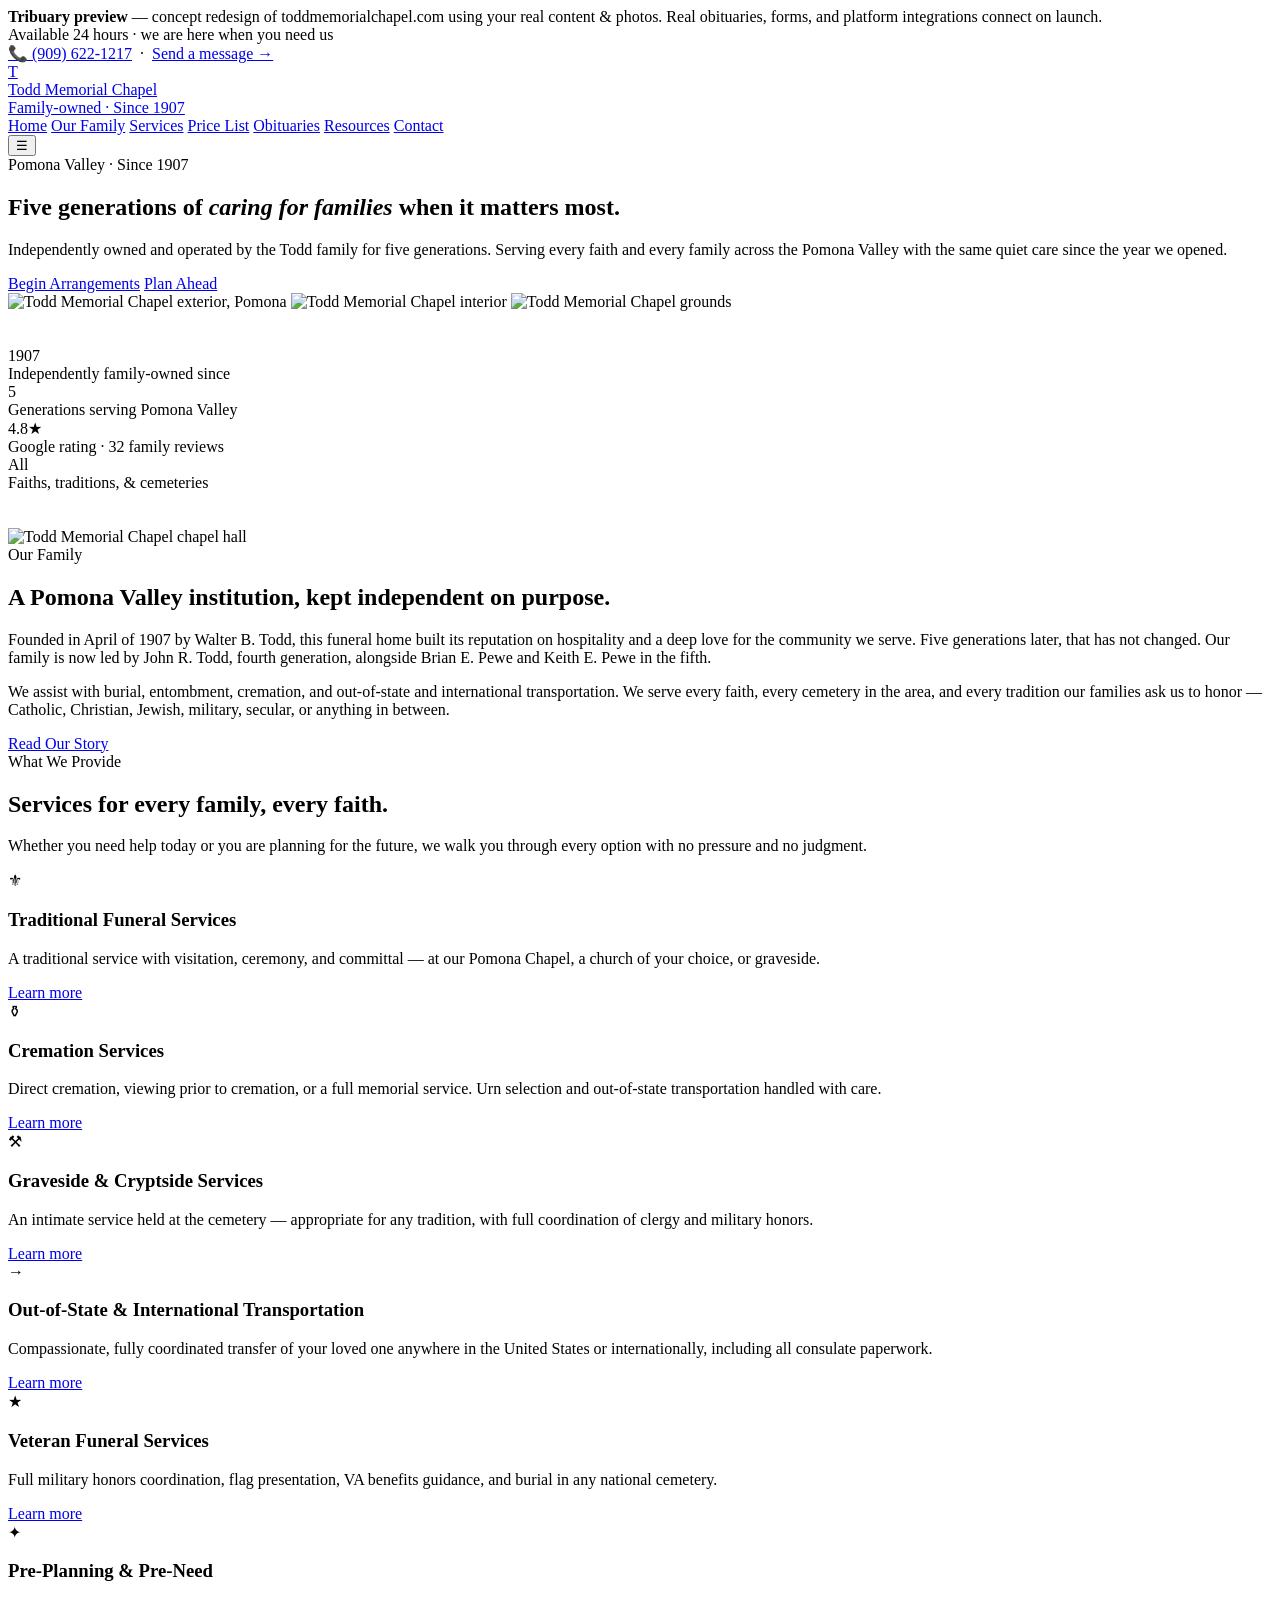
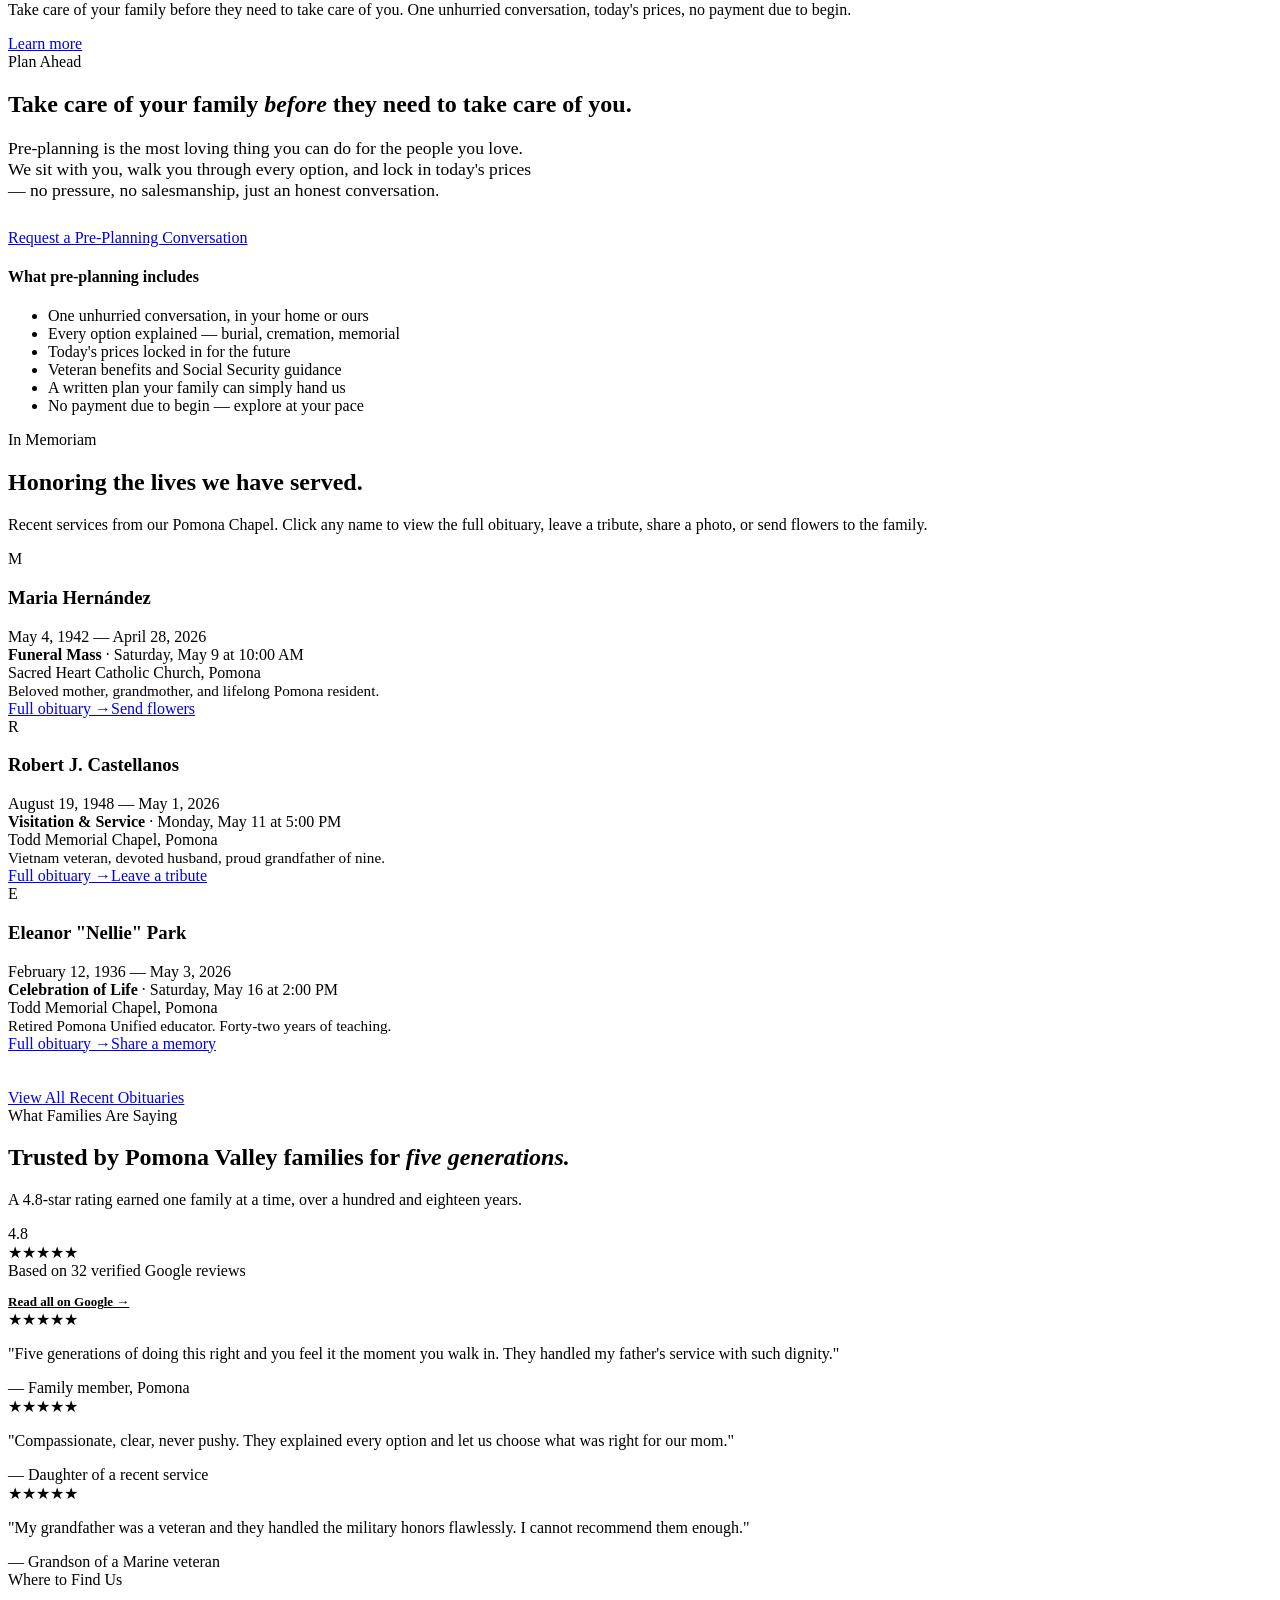
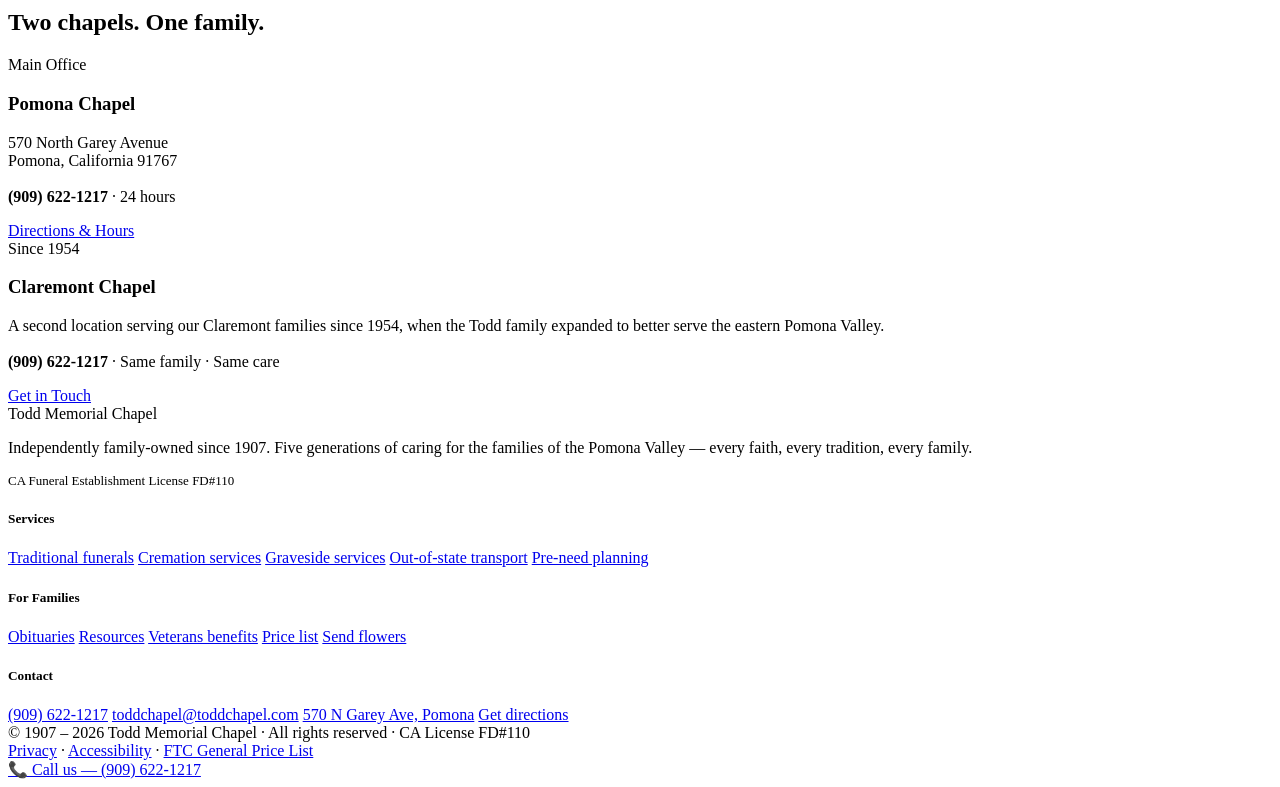
==== index.html @ 6c6cf7b2 "Add files via upload" ====
<!DOCTYPE html>
<html lang="en">
<head>
<meta charset="UTF-8" />
<meta name="viewport" content="width=device-width, initial-scale=1.0" />
<title>Todd Memorial Chapel — Family-Owned Funeral Home Serving the Pomona Valley Since 1907</title>
<meta name="description" content="Independently family-owned since 1907. Five generations of caring for Pomona Valley families. Burial, cremation, memorial services, and pre-need planning for every faith." />
<link rel="preconnect" href="https://fonts.googleapis.com">
<link rel="preconnect" href="https://fonts.gstatic.com" crossorigin>
<link href="https://fonts.googleapis.com/css2?family=Cormorant+Garamond:ital,wght@0,400;0,500;0,600;1,400;1,500&family=Inter:wght@300;400;500;600&display=swap" rel="stylesheet">
<link rel="stylesheet" href="assets/styles.css">
</head>
<body class="with-notice">

<div class="mockup-notice"><strong>Tribuary preview</strong> — concept redesign of toddmemorialchapel.com using your real content &amp; photos. Real obituaries, forms, and platform integrations connect on launch.</div>

<!-- UTILITY BAR -->
<div class="utility">
  <div class="container">
    <div class="left"><span><span class="pulse"></span> Available 24 hours · we are here when you need us</span></div>
    <div><a href="tel:+19096221217">📞 (909) 622-1217</a> &nbsp;·&nbsp; <a href="contact.html">Send a message →</a></div>
  </div>
</div>

<!-- NAV -->
<header class="nav">
  <div class="container">
    <a href="index.html" class="brand">
      <div class="brand-mark">T</div>
      <div class="brand-text">
        <div class="name">Todd Memorial Chapel</div>
        <div class="est">Family-owned · Since 1907</div>
      </div>
    </a>
    <nav class="nav-links" id="navLinks">
      <a href="index.html" class="active">Home</a>
      <a href="about.html">Our Family</a>
      <a href="services.html">Services</a>
      <a href="pricelist.html">Price List</a>
      <a href="obituaries.html">Obituaries</a>
      <a href="resources.html">Resources</a>
      <a href="contact.html" class="nav-cta">Contact</a>
    </nav>
    <button class="nav-toggle" onclick="document.getElementById('navLinks').classList.toggle('open')" aria-label="Open menu">☰</button>
  </div>
</header>

<!-- HERO -->
<section class="hero">
  <div class="container hero-grid">
    <div>
      <span class="hero-eyebrow">Pomona Valley · Since 1907</span>
      <h1>Five generations of <em>caring for families</em> when it matters most.</h1>
      <p class="lead">Independently owned and operated by the Todd family for five generations. Serving every faith and every family across the Pomona Valley with the same quiet care since the year we opened.</p>
      <div class="hero-ctas">
        <a class="btn btn-primary" href="contact.html">Begin Arrangements</a>
        <a class="btn btn-secondary" href="services.html#preneed">Plan Ahead</a>
      </div>
    </div>
    <div class="hero-collage">
      <img src="http://www.toddmemorialchapel.com/images/chapelpic1.jpg" alt="Todd Memorial Chapel exterior, Pomona">
      <img src="http://www.toddmemorialchapel.com/images/chapelpic2.jpg" alt="Todd Memorial Chapel interior">
      <img src="http://www.toddmemorialchapel.com/images/chapelpic3.jpg" alt="Todd Memorial Chapel grounds">
    </div>
  </div>
</section>

<!-- TRUST STRIP -->
<section class="trust" style="padding:36px 0">
  <div class="container">
    <div><div class="num">1907</div><div class="lab">Independently family-owned since</div></div>
    <div><div class="num">5</div><div class="lab">Generations serving Pomona Valley</div></div>
    <div><div class="num">4.8★</div><div class="lab">Google rating · 32 family reviews</div></div>
    <div><div class="num">All</div><div class="lab">Faiths, traditions, &amp; cemeteries</div></div>
  </div>
</section>

<!-- ABOUT TEASER -->
<section>
  <div class="container two-col">
    <img src="http://www.toddmemorialchapel.com/images/chapelpic4.jpg" alt="Todd Memorial Chapel chapel hall" />
    <div>
      <span class="section-eyebrow">Our Family</span>
      <h2 class="section-title">A Pomona Valley institution, kept independent on purpose.</h2>
      <p class="lead">Founded in April of 1907 by Walter B. Todd, this funeral home built its reputation on hospitality and a deep love for the community we serve. Five generations later, that has not changed. Our family is now led by John R. Todd, fourth generation, alongside Brian E. Pewe and Keith E. Pewe in the fifth.</p>
      <p style="color:var(--ink-muted)">We assist with burial, entombment, cremation, and out-of-state and international transportation. We serve every faith, every cemetery in the area, and every tradition our families ask us to honor — Catholic, Christian, Jewish, military, secular, or anything in between.</p>
      <a href="about.html" class="btn btn-secondary" style="margin-top:24px">Read Our Story</a>
    </div>
  </div>
</section>

<!-- SERVICES PREVIEW -->
<section class="cream-bg">
  <div class="container center">
    <span class="section-eyebrow">What We Provide</span>
    <h2 class="section-title">Services for every family, every faith.</h2>
    <p class="lead">Whether you need help today or you are planning for the future, we walk you through every option with no pressure and no judgment.</p>
  </div>
  <div class="container">
    <div class="feature-grid">
      <div class="feature-card">
        <div class="feature-icon">⚜</div>
        <h3>Traditional Funeral Services</h3>
        <p>A traditional service with visitation, ceremony, and committal — at our Pomona Chapel, a church of your choice, or graveside.</p>
        <a href="services.html#traditional">Learn more</a>
      </div>
      <div class="feature-card">
        <div class="feature-icon">⚱</div>
        <h3>Cremation Services</h3>
        <p>Direct cremation, viewing prior to cremation, or a full memorial service. Urn selection and out-of-state transportation handled with care.</p>
        <a href="services.html#cremation">Learn more</a>
      </div>
      <div class="feature-card">
        <div class="feature-icon">⚒</div>
        <h3>Graveside &amp; Cryptside Services</h3>
        <p>An intimate service held at the cemetery — appropriate for any tradition, with full coordination of clergy and military honors.</p>
        <a href="services.html#graveside">Learn more</a>
      </div>
      <div class="feature-card">
        <div class="feature-icon">→</div>
        <h3>Out-of-State &amp; International Transportation</h3>
        <p>Compassionate, fully coordinated transfer of your loved one anywhere in the United States or internationally, including all consulate paperwork.</p>
        <a href="services.html#shipment">Learn more</a>
      </div>
      <div class="feature-card">
        <div class="feature-icon">★</div>
        <h3>Veteran Funeral Services</h3>
        <p>Full military honors coordination, flag presentation, VA benefits guidance, and burial in any national cemetery.</p>
        <a href="resources.html#veterans">Learn more</a>
      </div>
      <div class="feature-card">
        <div class="feature-icon">✦</div>
        <h3>Pre-Planning &amp; Pre-Need</h3>
        <p>Take care of your family before they need to take care of you. One unhurried conversation, today's prices, no payment due to begin.</p>
        <a href="services.html#preneed">Learn more</a>
      </div>
    </div>
  </div>
</section>

<!-- PRE-NEED CTA -->
<section class="preneed">
  <div class="container preneed-grid">
    <div>
      <span class="section-eyebrow" style="color:var(--gold-soft)">Plan Ahead</span>
      <h2>Take care of your family <em>before</em> they need to take care of you.</h2>
      <p style="font-size:1.1rem; max-width:540px; margin-bottom:28px">Pre-planning is the most loving thing you can do for the people you love. We sit with you, walk you through every option, and lock in today's prices — no pressure, no salesmanship, just an honest conversation.</p>
      <a href="contact.html" class="btn-gold">Request a Pre-Planning Conversation</a>
    </div>
    <div class="preneed-card">
      <h4>What pre-planning includes</h4>
      <ul>
        <li>One unhurried conversation, in your home or ours</li>
        <li>Every option explained — burial, cremation, memorial</li>
        <li>Today's prices locked in for the future</li>
        <li>Veteran benefits and Social Security guidance</li>
        <li>A written plan your family can simply hand us</li>
        <li>No payment due to begin — explore at your pace</li>
      </ul>
    </div>
  </div>
</section>

<!-- RECENT OBITUARIES TEASER -->
<section>
  <div class="container">
    <div class="center" style="margin-bottom:12px">
      <span class="section-eyebrow">In Memoriam</span>
      <h2 class="section-title">Honoring the lives we have served.</h2>
      <p class="lead">Recent services from our Pomona Chapel. Click any name to view the full obituary, leave a tribute, share a photo, or send flowers to the family.</p>
    </div>
    <div class="obit-grid">
      <article class="obit">
        <div class="photo">M</div>
        <div><h3>Maria Hernández</h3><div class="dates">May 4, 1942 — April 28, 2026</div></div>
        <div class="service"><strong>Funeral Mass</strong> · Saturday, May 9 at 10:00 AM<br>Sacred Heart Catholic Church, Pomona</div>
        <p style="margin:0;color:var(--ink-muted);font-size:.95rem">Beloved mother, grandmother, and lifelong Pomona resident.</p>
        <div class="actions"><a href="obituaries.html">Full obituary →</a><a href="obituaries.html">Send flowers</a></div>
      </article>
      <article class="obit">
        <div class="photo">R</div>
        <div><h3>Robert J. Castellanos</h3><div class="dates">August 19, 1948 — May 1, 2026</div></div>
        <div class="service"><strong>Visitation &amp; Service</strong> · Monday, May 11 at 5:00 PM<br>Todd Memorial Chapel, Pomona</div>
        <p style="margin:0;color:var(--ink-muted);font-size:.95rem">Vietnam veteran, devoted husband, proud grandfather of nine.</p>
        <div class="actions"><a href="obituaries.html">Full obituary →</a><a href="obituaries.html">Leave a tribute</a></div>
      </article>
      <article class="obit">
        <div class="photo">E</div>
        <div><h3>Eleanor "Nellie" Park</h3><div class="dates">February 12, 1936 — May 3, 2026</div></div>
        <div class="service"><strong>Celebration of Life</strong> · Saturday, May 16 at 2:00 PM<br>Todd Memorial Chapel, Pomona</div>
        <p style="margin:0;color:var(--ink-muted);font-size:.95rem">Retired Pomona Unified educator. Forty-two years of teaching.</p>
        <div class="actions"><a href="obituaries.html">Full obituary →</a><a href="obituaries.html">Share a memory</a></div>
      </article>
    </div>
    <div class="center" style="margin-top:36px"><a href="obituaries.html" class="btn btn-secondary">View All Recent Obituaries</a></div>
  </div>
</section>

<!-- REVIEWS -->
<section class="cream-bg">
  <div class="container">
    <div class="reviews-head">
      <div>
        <span class="section-eyebrow">What Families Are Saying</span>
        <h2 class="section-title">Trusted by Pomona Valley families for <em style="font-style:italic;color:var(--gold)">five generations.</em></h2>
        <p class="lead">A 4.8-star rating earned one family at a time, over a hundred and eighteen years.</p>
      </div>
      <div class="gbp-summary">
        <div class="big">4.8</div>
        <div class="stars-row">★★★★★</div>
        <div class="meta">Based on 32 verified Google reviews</div>
        <a href="https://maps.google.com/?cid=5015487788665578280" target="_blank" style="display:inline-block;margin-top:14px;font-size:13px;color:var(--gold);font-weight:600">Read all on Google →</a>
      </div>
    </div>
    <div class="reviews-grid">
      <div class="review">
        <div class="stars">★★★★★</div>
        <p>"Five generations of doing this right and you feel it the moment you walk in. They handled my father's service with such dignity."</p>
        <div class="who">— Family member, Pomona</div>
      </div>
      <div class="review">
        <div class="stars">★★★★★</div>
        <p>"Compassionate, clear, never pushy. They explained every option and let us choose what was right for our mom."</p>
        <div class="who">— Daughter of a recent service</div>
      </div>
      <div class="review">
        <div class="stars">★★★★★</div>
        <p>"My grandfather was a veteran and they handled the military honors flawlessly. I cannot recommend them enough."</p>
        <div class="who">— Grandson of a Marine veteran</div>
      </div>
    </div>
  </div>
</section>

<!-- LOCATIONS TEASER -->
<section>
  <div class="container center" style="margin-bottom:12px">
    <span class="section-eyebrow">Where to Find Us</span>
    <h2 class="section-title">Two chapels. One family.</h2>
  </div>
  <div class="container">
    <div class="locations-grid">
      <div class="location-card">
        <span class="badge">Main Office</span>
        <h3>Pomona Chapel</h3>
        <p class="addr">570 North Garey Avenue<br>Pomona, California 91767<br><br><strong style="color:var(--navy-deep)">(909) 622-1217</strong> · 24 hours</p>
        <a href="contact.html" class="btn btn-secondary">Directions &amp; Hours</a>
      </div>
      <div class="location-card">
        <span class="badge">Since 1954</span>
        <h3>Claremont Chapel</h3>
        <p class="addr">A second location serving our Claremont families since 1954, when the Todd family expanded to better serve the eastern Pomona Valley.<br><br><strong style="color:var(--navy-deep)">(909) 622-1217</strong> · Same family · Same care</p>
        <a href="contact.html" class="btn btn-secondary">Get in Touch</a>
      </div>
    </div>
  </div>
</section>

<!-- FOOTER -->
<footer>
  <div class="container">
    <div class="foot-grid">
      <div class="foot-brand">
        <div class="name">Todd Memorial Chapel</div>
        <p>Independently family-owned since 1907. Five generations of caring for the families of the Pomona Valley — every faith, every tradition, every family.</p>
        <p style="margin-top:16px;font-size:13px;color:var(--gold-soft)">CA Funeral Establishment License FD#110</p>
      </div>
      <div>
        <h5>Services</h5>
        <a href="services.html#traditional">Traditional funerals</a>
        <a href="services.html#cremation">Cremation services</a>
        <a href="services.html#graveside">Graveside services</a>
        <a href="services.html#shipment">Out-of-state transport</a>
        <a href="services.html#preneed">Pre-need planning</a>
      </div>
      <div>
        <h5>For Families</h5>
        <a href="obituaries.html">Obituaries</a>
        <a href="resources.html">Resources</a>
        <a href="resources.html#veterans">Veterans benefits</a>
        <a href="pricelist.html">Price list</a>
        <a href="contact.html">Send flowers</a>
      </div>
      <div>
        <h5>Contact</h5>
        <a href="tel:+19096221217">(909) 622-1217</a>
        <a href="mailto:toddchapel@toddchapel.com">toddchapel@toddchapel.com</a>
        <a href="https://maps.app.goo.gl/RZjBK8PSymuwAsVD6" target="_blank">570 N Garey Ave, Pomona</a>
        <a href="contact.html">Get directions</a>
      </div>
    </div>
    <div class="foot-bottom">
      <div>© 1907 – 2026 Todd Memorial Chapel · All rights reserved · CA License FD#110</div>
      <div><a href="#" style="display:inline">Privacy</a> · <a href="#" style="display:inline">Accessibility</a> · <a href="pricelist.html" style="display:inline">FTC General Price List</a></div>
    </div>
  </div>
</footer>

<a href="tel:+19096221217" class="floating-call">📞 Call us — (909) 622-1217</a>

<script>
  document.querySelectorAll('#navLinks a').forEach(a => a.addEventListener('click', () => document.getElementById('navLinks').classList.remove('open')));
</script>

</body>
</html>
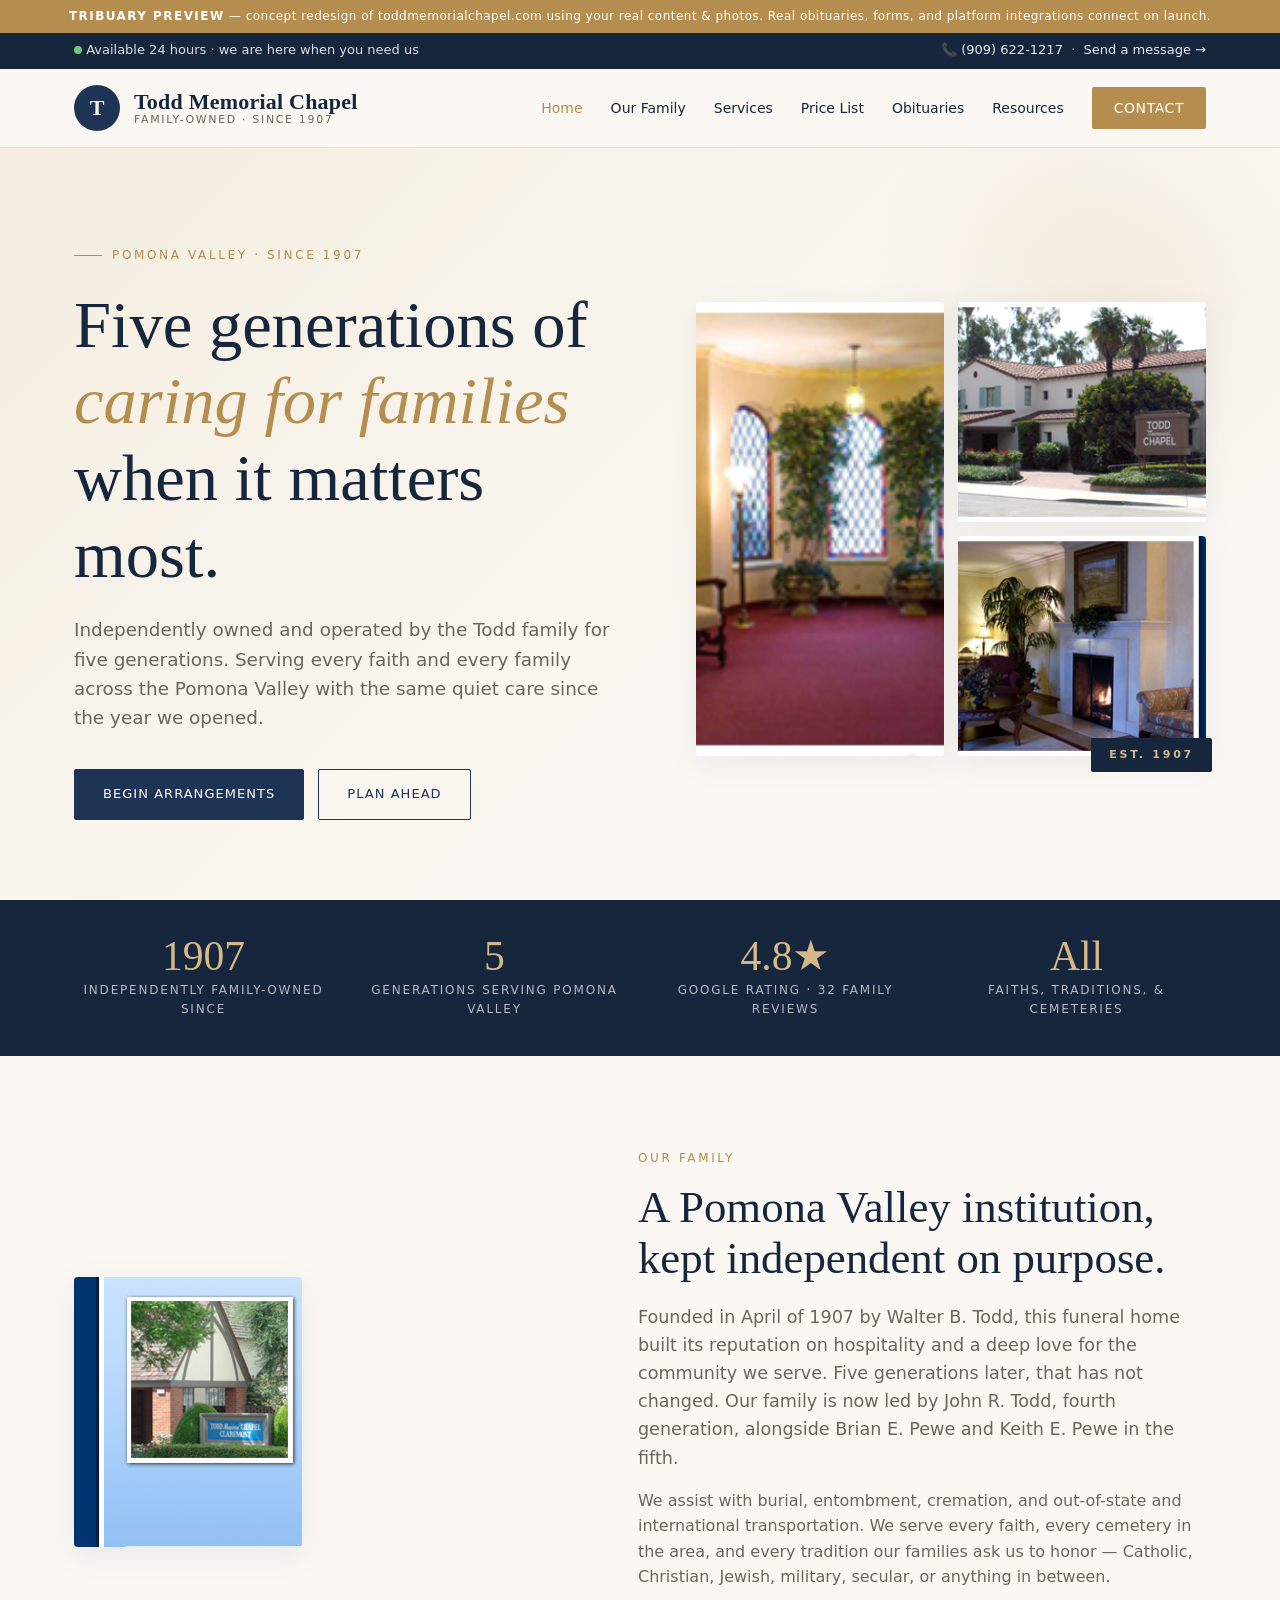
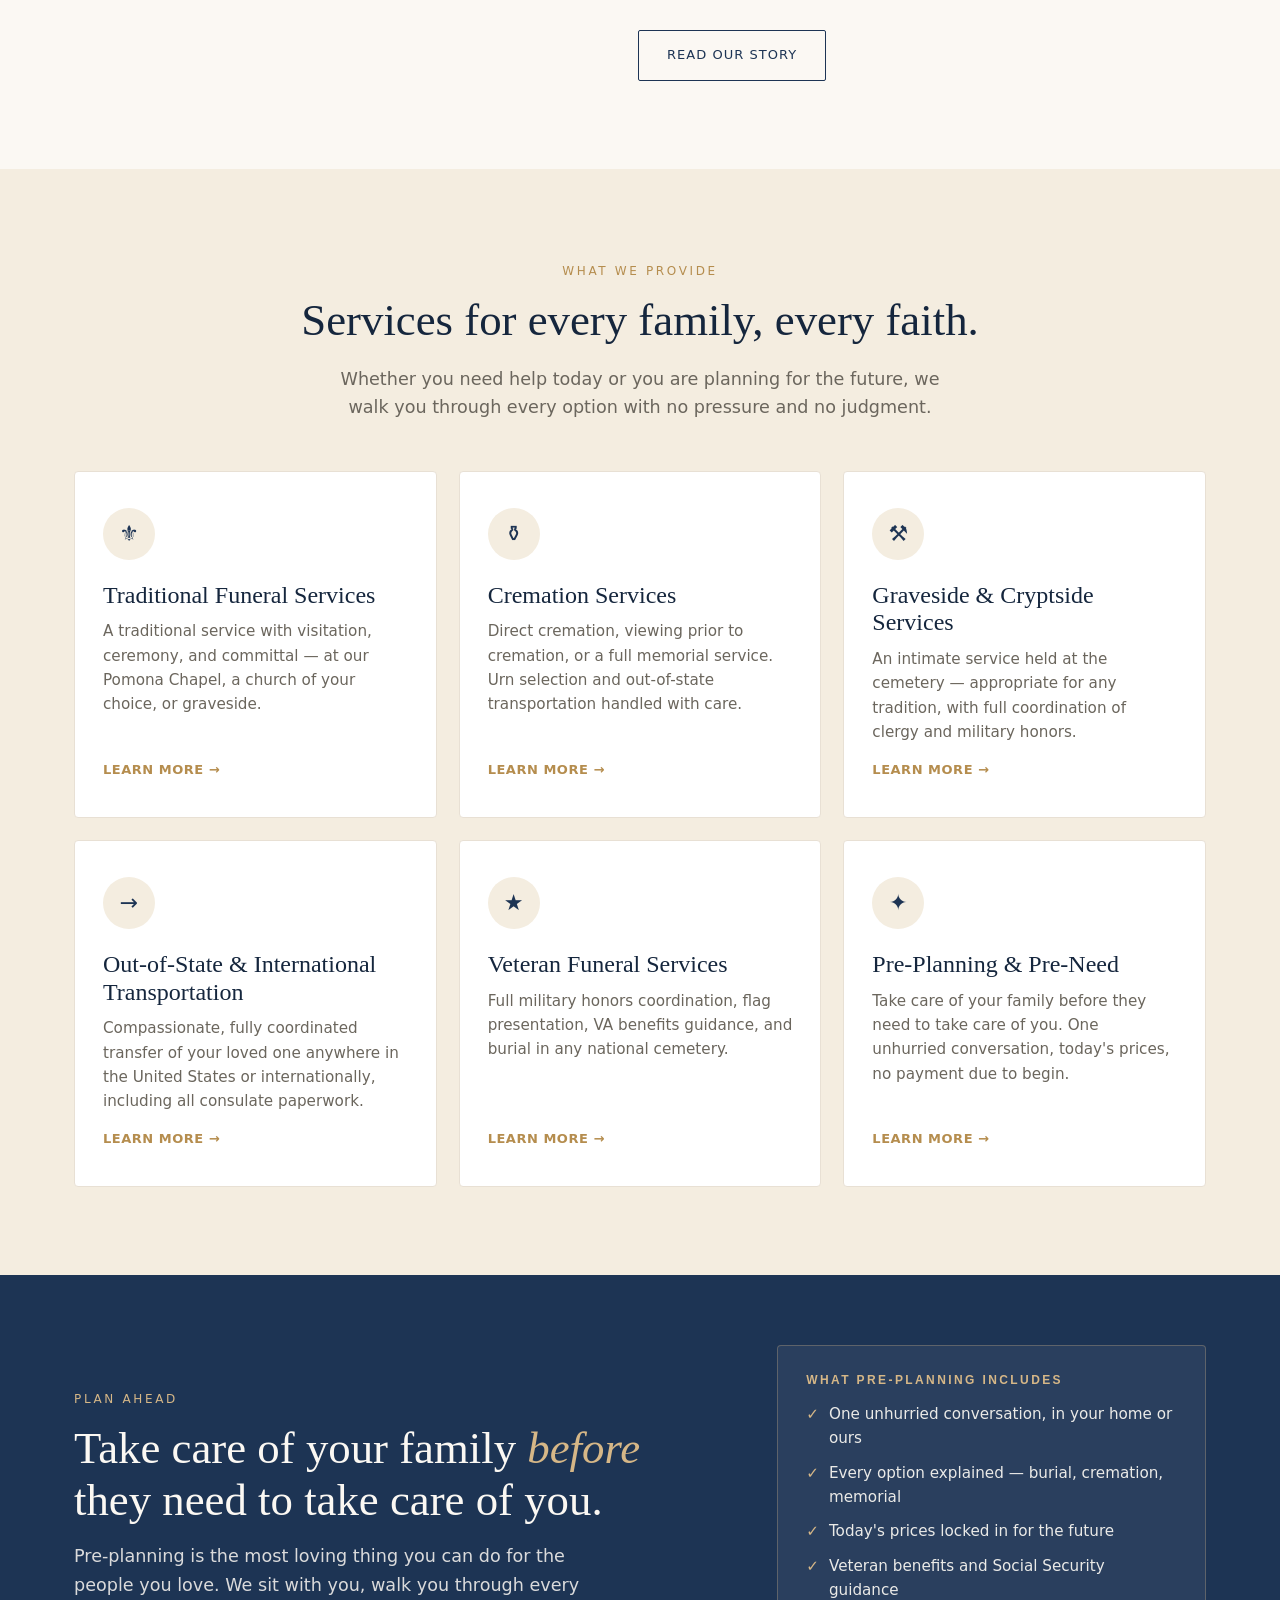
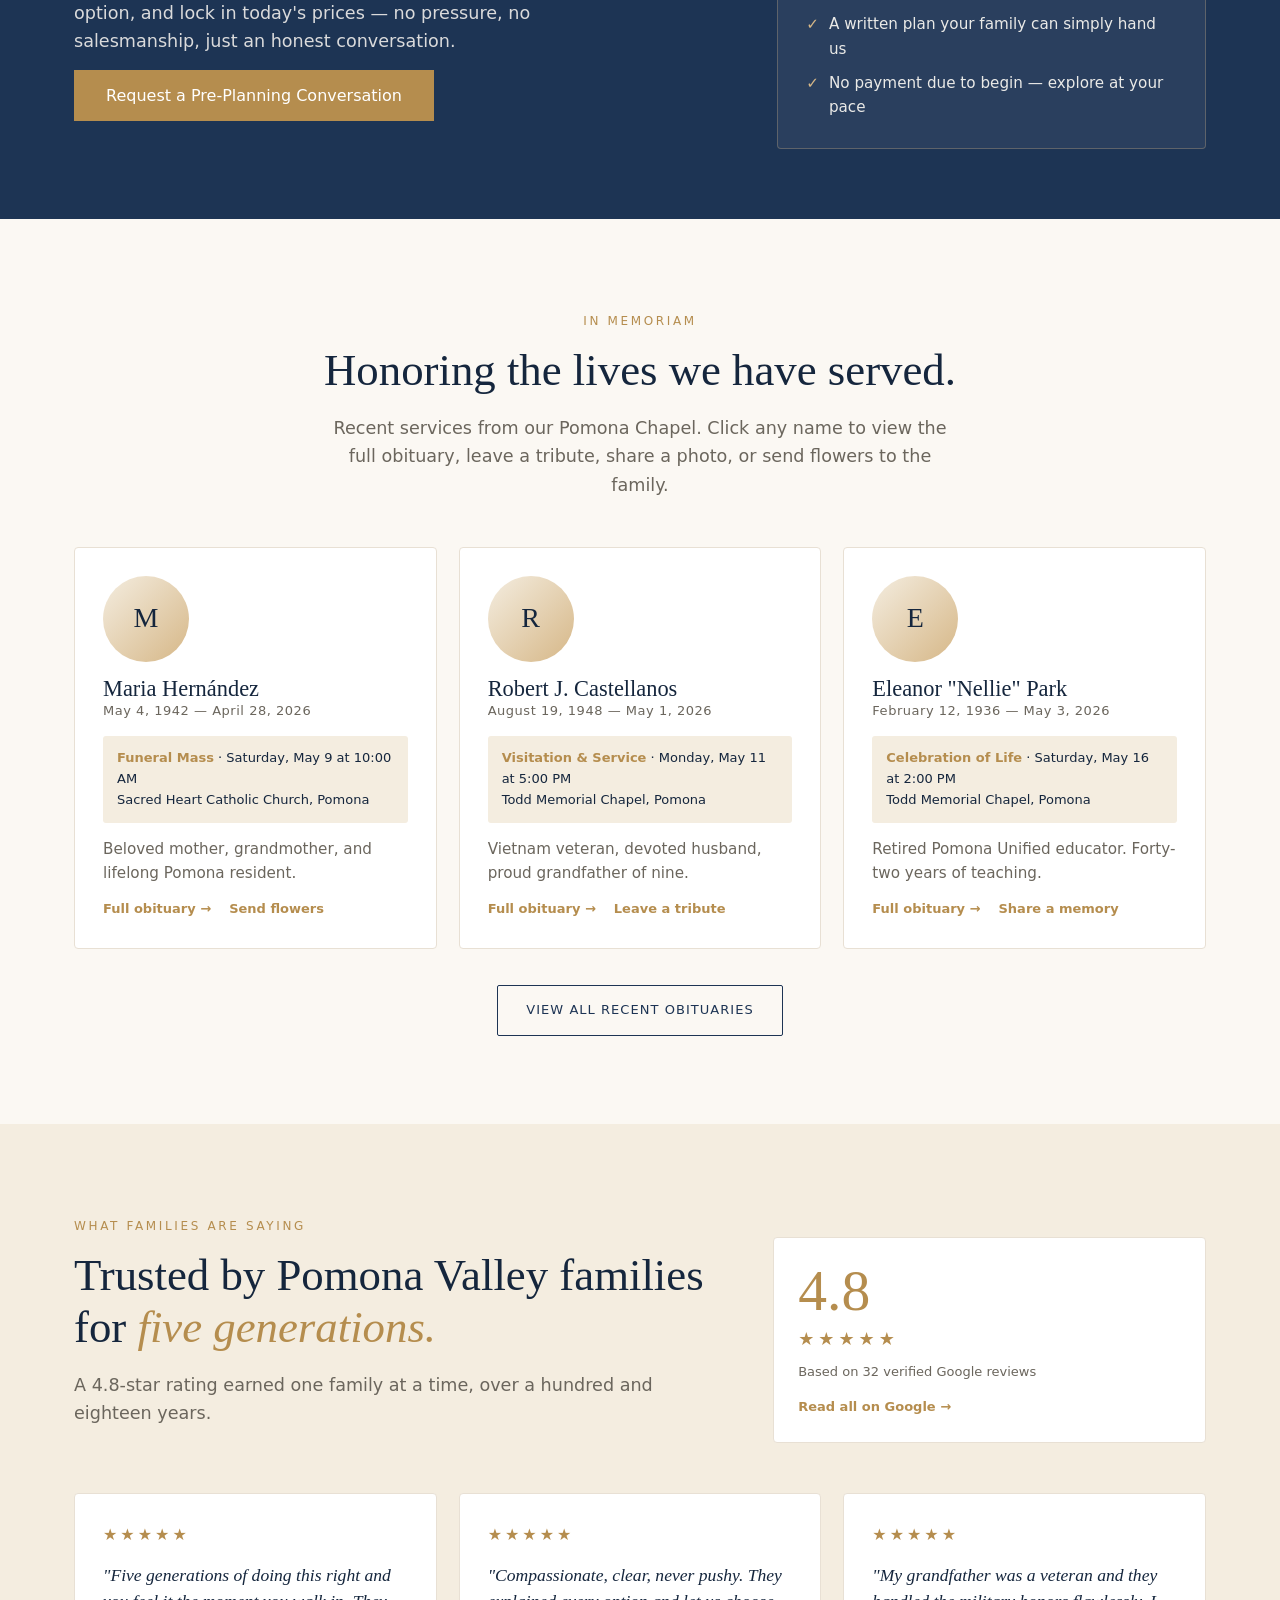
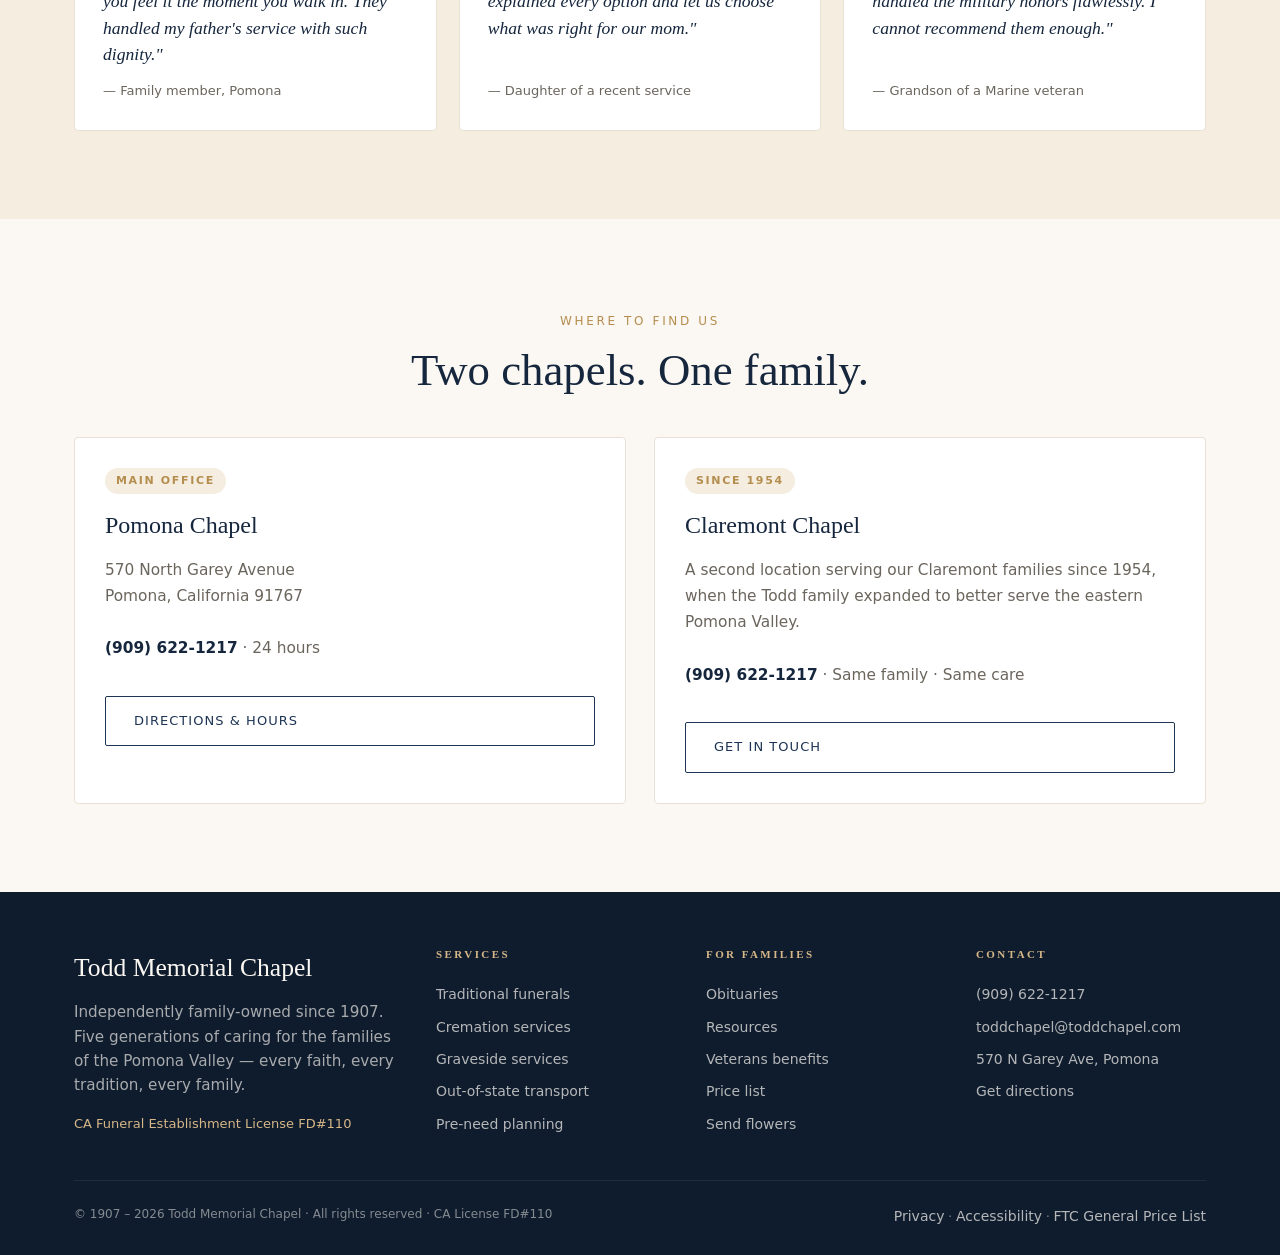
==== commit c47b3036: "Fix image paths Fix image paths" ====
--- a/index.html
+++ b/index.html
@@ -58,9 +58,9 @@
       </div>
     </div>
     <div class="hero-collage">
-      <img src="http://www.toddmemorialchapel.com/images/chapelpic1.jpg" alt="Todd Memorial Chapel exterior, Pomona">
-      <img src="http://www.toddmemorialchapel.com/images/chapelpic2.jpg" alt="Todd Memorial Chapel interior">
-      <img src="http://www.toddmemorialchapel.com/images/chapelpic3.jpg" alt="Todd Memorial Chapel grounds">
+      <img src="images/chapelpic1.jpg" alt="Todd Memorial Chapel exterior, Pomona">
+      <img src="images/chapelpic2.jpg" alt="Todd Memorial Chapel interior">
+      <img src="images/chapelpic3.jpg" alt="Todd Memorial Chapel grounds">
     </div>
   </div>
 </section>
@@ -78,7 +78,7 @@
 <!-- ABOUT TEASER -->
 <section>
   <div class="container two-col">
-    <img src="http://www.toddmemorialchapel.com/images/chapelpic4.jpg" alt="Todd Memorial Chapel chapel hall" />
+    <img src="images/chapelpic4.jpg" alt="Todd Memorial Chapel chapel hall" />
     <div>
       <span class="section-eyebrow">Our Family</span>
       <h2 class="section-title">A Pomona Valley institution, kept independent on purpose.</h2>
@@ -304,3 +304,4 @@
 
 </body>
 </html>
+ 
--- a/assets/styles.css
+++ b/assets/styles.css
@@ -0,0 +1,451 @@
+/* ============================================================
+   Todd Memorial Chapel — concept revamp
+   Shared stylesheet
+   Palette: heritage navy (warmed) + warm gold + cream
+   ============================================================ */
+
+:root {
+  --navy:        #1d3454;
+  --navy-deep:   #15263d;
+  --navy-darker: #0f1c2d;
+  --cream:       #fbf8f3;
+  --cream-warm:  #f4ede0;
+  --cream-deep:  #ece4d2;
+  --gold:        #b58d4e;
+  --gold-soft:   #d6b787;
+  --gold-light:  #e8d3a8;
+  --ink:         #2a2a2a;
+  --ink-muted:   #6b665d;
+  --line:        #e8e0d4;
+  --white:       #ffffff;
+  --shadow:      0 8px 30px rgba(29,52,84,.08);
+  --shadow-lg:   0 12px 40px rgba(29,52,84,.12);
+}
+
+*,*::before,*::after { box-sizing: border-box; }
+html { scroll-behavior: smooth; }
+body {
+  margin: 0;
+  font-family: 'Inter', system-ui, -apple-system, sans-serif;
+  color: var(--ink);
+  background: var(--cream);
+  line-height: 1.6;
+  -webkit-font-smoothing: antialiased;
+}
+
+img { max-width: 100%; height: auto; display: block; }
+
+h1,h2,h3,h4,h5 { font-family: 'Cormorant Garamond', Georgia, serif; font-weight: 500; line-height: 1.15; margin: 0; color: var(--navy-deep); }
+h1 { font-size: clamp(2.4rem, 5.2vw, 4.2rem); }
+h2 { font-size: clamp(1.9rem, 3.6vw, 2.8rem); }
+h3 { font-size: 1.5rem; }
+h4 { font-size: 1.25rem; }
+p  { margin: 0 0 1rem; }
+a  { color: var(--navy); text-decoration: none; transition: color .2s; }
+a:hover { color: var(--gold); }
+
+.container { max-width: 1180px; margin: 0 auto; padding: 0 24px; }
+.center { text-align: center; }
+.center .lead { margin-left: auto; margin-right: auto; }
+.lead { font-size: 1.1rem; color: var(--ink-muted); max-width: 640px; }
+
+/* ----- MOCKUP NOTICE ----- */
+.mockup-notice {
+  position: fixed; top: 0; left: 0; right: 0; z-index: 100;
+  background: var(--gold); color: var(--white); padding: 7px 14px;
+  text-align: center; font-size: 12px; font-weight: 500; letter-spacing: .04em;
+}
+.mockup-notice strong { letter-spacing: .12em; text-transform: uppercase; }
+body.with-notice { padding-top: 32px; }
+
+/* ----- UTILITY BAR ----- */
+.utility {
+  background: var(--navy-deep);
+  color: rgba(255,255,255,.85);
+  font-size: 13px;
+  padding: 8px 0;
+}
+.utility .container { display:flex; justify-content:space-between; align-items:center; gap: 12px; flex-wrap: wrap; }
+.utility a { color: rgba(255,255,255,.9); }
+.utility a:hover { color: var(--gold-soft); }
+.utility .left { display:flex; gap: 18px; align-items:center; flex-wrap: wrap; }
+.utility .pulse {
+  display:inline-block; width:8px; height:8px; border-radius:50%;
+  background: #6BCB77; box-shadow: 0 0 0 0 rgba(107,203,119,.6); animation: pulse 2s infinite;
+}
+@keyframes pulse { 0%{box-shadow:0 0 0 0 rgba(107,203,119,.6)} 70%{box-shadow:0 0 0 8px rgba(107,203,119,0)} 100%{box-shadow:0 0 0 0 rgba(107,203,119,0)} }
+
+/* ----- NAV ----- */
+.nav {
+  position: sticky; top: 0; z-index: 50;
+  background: rgba(251,248,243,.96);
+  backdrop-filter: blur(8px);
+  border-bottom: 1px solid var(--line);
+}
+.nav .container { display:flex; align-items:center; justify-content:space-between; padding: 16px 24px; }
+.brand { display:flex; align-items:center; gap: 14px; text-decoration: none; }
+.brand-mark {
+  width: 46px; height: 46px; border-radius: 50%;
+  background: var(--navy);
+  display:flex; align-items:center; justify-content:center;
+  color: var(--cream-warm); font-family: 'Cormorant Garamond', serif; font-size: 22px; font-weight: 600;
+}
+.brand-text { display:flex; flex-direction:column; line-height: 1.1; }
+.brand-text .name { font-family: 'Cormorant Garamond', serif; font-size: 22px; color: var(--navy-deep); font-weight: 600; letter-spacing: .01em; }
+.brand-text .est  { font-size: 11px; color: var(--ink-muted); letter-spacing: .15em; text-transform: uppercase; }
+
+.nav-links { display:flex; gap: 28px; align-items:center; }
+.nav-links a { font-size: 14px; color: var(--navy-deep); font-weight: 500; }
+.nav-links a.active { color: var(--gold); }
+.nav-cta {
+  background: var(--gold); color: var(--white) !important;
+  padding: 10px 22px; border-radius: 2px; font-weight: 500; font-size: 13px;
+  letter-spacing: .04em; text-transform: uppercase;
+}
+.nav-cta:hover { background: var(--navy); }
+.nav-toggle { display:none; background: none; border: 0; padding: 8px; cursor: pointer; color: var(--navy-deep); font-size: 22px; }
+
+@media (max-width: 980px) {
+  .nav-links { display: none; flex-direction: column; gap: 0; position: absolute; top: 100%; left: 0; right: 0; background: var(--cream); border-top: 1px solid var(--line); padding: 12px 24px; }
+  .nav-links.open { display: flex; }
+  .nav-links a { padding: 14px 0; border-bottom: 1px solid var(--line); width: 100%; }
+  .nav-links a:last-child { border-bottom: 0; }
+  .nav-toggle { display: inline-flex; }
+}
+
+/* ----- BUTTONS ----- */
+.btn {
+  display:inline-flex; align-items:center; gap: 10px;
+  padding: 14px 28px; border-radius: 2px;
+  font-size: 13px; font-weight: 500; letter-spacing: .08em; text-transform: uppercase;
+  border: 1px solid transparent; cursor: pointer; transition: all .2s; text-decoration: none;
+  font-family: inherit;
+}
+.btn-primary { background: var(--navy); color: var(--white); }
+.btn-primary:hover { background: var(--navy-deep); color: var(--white); transform: translateY(-1px); }
+.btn-secondary { background: transparent; color: var(--navy); border-color: var(--navy); }
+.btn-secondary:hover { background: var(--navy); color: var(--white); }
+.btn-gold { background: var(--gold); color: var(--white); }
+.btn-gold:hover { background: var(--navy); color: var(--white); }
+
+/* ----- PAGE HEADER (sub-pages) ----- */
+.page-header {
+  background: linear-gradient(135deg, var(--cream-warm) 0%, var(--cream) 60%);
+  padding: 80px 0 60px;
+  border-bottom: 1px solid var(--line);
+  position: relative; overflow: hidden;
+}
+.page-header::before {
+  content: ''; position: absolute; top: -120px; right: -100px;
+  width: 540px; height: 540px; border-radius: 50%;
+  background: radial-gradient(circle, rgba(181,141,78,.12), transparent 65%);
+  pointer-events: none;
+}
+.page-header .crumb {
+  font-size: 12px; letter-spacing: .22em; text-transform: uppercase;
+  color: var(--gold); margin-bottom: 14px; display: inline-flex; align-items: center; gap: 10px;
+}
+.page-header .crumb::before { content: ''; width: 28px; height: 1px; background: var(--gold); }
+.page-header h1 { margin-bottom: 14px; }
+.page-header h1 em { font-style: italic; color: var(--gold); font-weight: 500; }
+.page-header p.lead { max-width: 620px; }
+
+/* ----- SECTIONS ----- */
+section { padding: 88px 0; }
+.section-eyebrow { color: var(--gold); font-size: 12px; letter-spacing: .22em; text-transform: uppercase; font-weight: 500; margin-bottom: 14px; display: inline-block; }
+.section-title { margin-bottom: 18px; }
+
+/* ----- HERO (homepage) ----- */
+.hero {
+  position: relative;
+  background: linear-gradient(135deg, var(--cream-warm) 0%, var(--cream) 60%);
+  padding: 90px 0 80px;
+  overflow: hidden;
+}
+.hero::before {
+  content: ''; position: absolute; top: -120px; right: -100px;
+  width: 540px; height: 540px; border-radius: 50%;
+  background: radial-gradient(circle, rgba(181,141,78,.12), transparent 65%);
+  pointer-events: none;
+}
+.hero-grid { display: grid; grid-template-columns: 1.1fr 1fr; gap: 60px; align-items: center; position: relative; }
+.hero-eyebrow {
+  display:inline-flex; align-items:center; gap: 10px;
+  color: var(--gold); font-size: 12px; letter-spacing: .22em; text-transform: uppercase; font-weight: 500;
+  margin-bottom: 22px;
+}
+.hero-eyebrow::before { content: ''; width: 28px; height: 1px; background: var(--gold); }
+.hero h1 { margin-bottom: 22px; }
+.hero h1 em { font-style: italic; color: var(--gold); font-weight: 500; }
+.hero p.lead { font-size: 1.15rem; color: var(--ink-muted); max-width: 540px; margin-bottom: 36px; }
+.hero-ctas { display:flex; gap: 14px; flex-wrap: wrap; }
+
+.hero-collage {
+  display: grid; grid-template-columns: 1fr 1fr; grid-template-rows: 220px 220px; gap: 14px; position: relative;
+}
+.hero-collage img { width: 100%; height: 100%; object-fit: cover; border-radius: 4px; box-shadow: var(--shadow); }
+.hero-collage img:nth-child(1) { grid-row: span 2; height: 454px; }
+.hero-collage::after {
+  content: 'EST. 1907';
+  position: absolute; bottom: -16px; right: -6px;
+  background: var(--navy-deep); color: var(--gold-soft);
+  padding: 8px 18px; font-size: 11px; letter-spacing: .25em; font-weight: 600;
+  border-radius: 2px;
+}
+@media (max-width: 880px) {
+  .hero-grid { grid-template-columns: 1fr; gap: 40px; }
+  .hero { padding: 56px 0 60px; }
+  .hero-collage { grid-template-rows: 180px 180px; }
+  .hero-collage img:nth-child(1) { height: 374px; }
+}
+
+/* ----- TRUST STRIP ----- */
+.trust { background: var(--navy-deep); color: var(--cream); padding: 36px 0; }
+.trust .container { display:grid; grid-template-columns: repeat(4, 1fr); gap: 32px; text-align: center; }
+.trust .num { font-family: 'Cormorant Garamond', serif; font-size: 2.6rem; color: var(--gold-soft); line-height: 1; margin-bottom: 4px; }
+.trust .lab { font-size: 12px; letter-spacing: .15em; text-transform: uppercase; color: rgba(251,248,243,.7); }
+@media (max-width: 720px) { .trust .container { grid-template-columns: repeat(2, 1fr); gap: 28px 16px; } }
+
+/* ----- TWO-COLUMN ROW ----- */
+.two-col { display: grid; grid-template-columns: 1fr 1.15fr; gap: 70px; align-items: center; }
+.two-col.flip { grid-template-columns: 1.15fr 1fr; }
+.two-col img { border-radius: 4px; box-shadow: var(--shadow); }
+@media (max-width: 880px) { .two-col, .two-col.flip { grid-template-columns: 1fr; gap: 40px; } }
+
+/* ----- SERVICE / FEATURE GRID ----- */
+.feature-grid { display: grid; grid-template-columns: repeat(3, 1fr); gap: 22px; margin-top: 50px; }
+@media (max-width: 880px) { .feature-grid { grid-template-columns: 1fr; } }
+.feature-card {
+  background: var(--white); padding: 36px 28px; border-radius: 4px;
+  border: 1px solid var(--line);
+  transition: transform .25s, box-shadow .25s, border-color .25s;
+  display: flex; flex-direction: column;
+}
+.feature-card:hover { transform: translateY(-4px); box-shadow: var(--shadow); border-color: var(--gold-soft); }
+.feature-icon {
+  width: 52px; height: 52px; border-radius: 50%; background: var(--cream-warm);
+  display:flex; align-items:center; justify-content:center; color: var(--navy); font-size: 22px;
+  margin-bottom: 22px;
+}
+.feature-card h3 { margin-bottom: 10px; }
+.feature-card p  { font-size: .95rem; color: var(--ink-muted); margin-bottom: 16px; }
+.feature-card a  { font-size: 13px; color: var(--gold); font-weight: 600; letter-spacing: .04em; text-transform: uppercase; margin-top: auto; }
+.feature-card a::after { content: ' →'; transition: padding .2s; }
+.feature-card a:hover::after { padding-left: 4px; }
+
+.cream-bg { background: var(--cream-warm); }
+.cream-deep-bg { background: var(--cream-deep); }
+
+/* ----- PRE-NEED CTA BAND ----- */
+.preneed { background: var(--navy); color: var(--cream); padding: 70px 0; }
+.preneed-grid { display: grid; grid-template-columns: 1.2fr .8fr; gap: 60px; align-items: center; }
+.preneed h2 { color: var(--cream); margin-bottom: 16px; }
+.preneed h2 em { color: var(--gold-soft); font-style: italic; }
+.preneed p { color: rgba(251,248,243,.85); }
+.preneed .btn-gold { background: var(--gold); color: var(--white); padding: 16px 32px; }
+.preneed .btn-gold:hover { background: var(--gold-soft); color: var(--navy-deep); }
+.preneed-card {
+  background: rgba(255,255,255,.06); border: 1px solid rgba(214,183,135,.3);
+  padding: 28px; border-radius: 4px;
+}
+.preneed-card h4 { color: var(--gold-soft); font-family: 'Inter', sans-serif; font-size: 12px; letter-spacing: .2em; text-transform: uppercase; margin: 0 0 14px; font-weight: 600; }
+.preneed-card ul { list-style: none; padding: 0; margin: 0; display: grid; gap: 10px; }
+.preneed-card li { display:flex; gap: 10px; font-size: .95rem; color: rgba(251,248,243,.92); }
+.preneed-card li::before { content: '✓'; color: var(--gold-soft); font-weight: 700; }
+@media (max-width: 880px) { .preneed-grid { grid-template-columns: 1fr; gap: 32px; } }
+
+/* ----- OBITUARIES ----- */
+.obit-grid { display: grid; grid-template-columns: repeat(3, 1fr); gap: 22px; margin-top: 48px; }
+.obit {
+  background: var(--white); border: 1px solid var(--line); border-radius: 4px;
+  padding: 28px; display:flex; flex-direction: column; gap: 14px;
+  transition: box-shadow .25s, transform .25s;
+}
+.obit:hover { box-shadow: var(--shadow); transform: translateY(-3px); }
+.obit .photo {
+  width: 86px; height: 86px; border-radius: 50%;
+  background: linear-gradient(135deg, var(--cream-warm) 0%, var(--gold-soft) 100%);
+  display:flex; align-items:center; justify-content:center;
+  font-family: 'Cormorant Garamond', serif; font-size: 28px; color: var(--navy-deep);
+}
+.obit h3 { margin: 0; font-size: 1.4rem; }
+.obit .dates { font-size: 13px; color: var(--ink-muted); letter-spacing: .04em; }
+.obit .service { background: var(--cream-warm); padding: 12px 14px; border-radius: 3px; font-size: 13px; color: var(--navy-deep); }
+.obit .service strong { color: var(--gold); font-weight: 600; }
+.obit .actions { display: flex; gap: 18px; font-size: 13px; }
+.obit .actions a { color: var(--gold); font-weight: 600; }
+@media (max-width: 880px) { .obit-grid { grid-template-columns: 1fr; } }
+
+/* ----- REVIEWS ----- */
+.reviews-head { display: grid; grid-template-columns: 1.2fr .8fr; gap: 50px; align-items: end; margin-bottom: 50px; }
+.gbp-summary { background: var(--white); padding: 24px; border-radius: 4px; border: 1px solid var(--line); }
+.gbp-summary .big { font-family: 'Cormorant Garamond', serif; font-size: 3.6rem; color: var(--gold); line-height: 1; }
+.gbp-summary .stars-row { color: var(--gold); letter-spacing: 4px; font-size: 18px; margin: 6px 0 8px; }
+.gbp-summary .meta { font-size: 13px; color: var(--ink-muted); }
+.reviews-grid { display: grid; grid-template-columns: repeat(3, 1fr); gap: 22px; }
+.review {
+  background: var(--white); border: 1px solid var(--line); border-radius: 4px; padding: 28px;
+  display: flex; flex-direction: column; gap: 14px;
+}
+.review .stars { color: var(--gold); letter-spacing: 3px; }
+.review p { font-family: 'Cormorant Garamond', serif; font-style: italic; font-size: 1.1rem; color: var(--navy-deep); margin: 0; line-height: 1.5; }
+.review .who { font-size: 13px; color: var(--ink-muted); margin-top: auto; }
+@media (max-width: 880px) { .reviews-head { grid-template-columns: 1fr; gap: 24px; } .reviews-grid { grid-template-columns: 1fr; } }
+
+/* ----- CONTACT / INQUIRY FORM ----- */
+.contact-bg { background: var(--navy-deep); color: var(--cream); }
+.contact-bg h2 { color: var(--cream); }
+.contact-bg .section-eyebrow { color: var(--gold-soft); }
+.contact-bg .lead { color: rgba(251,248,243,.78); }
+.contact-grid { display: grid; grid-template-columns: 1fr 1.1fr; gap: 60px; margin-top: 36px; }
+.contact-info { display: flex; flex-direction: column; gap: 24px; }
+.contact-row { display: flex; gap: 18px; align-items: flex-start; }
+.contact-row .icon {
+  width: 42px; height: 42px; border-radius: 50%;
+  background: rgba(214,183,135,.18); color: var(--gold-soft);
+  display:flex; align-items:center; justify-content:center; flex-shrink: 0;
+  font-size: 18px;
+}
+.contact-row h4 { font-family: 'Inter', sans-serif; font-size: 11px; letter-spacing: .2em; text-transform: uppercase; color: var(--gold-soft); margin: 0 0 4px; font-weight: 600; }
+.contact-row p { color: rgba(251,248,243,.85); margin: 0; }
+.contact-row a { color: rgba(251,248,243,.95); font-weight: 500; }
+.contact-row a:hover { color: var(--gold-soft); }
+
+/* Inquiry form */
+.inquiry {
+  background: var(--cream); color: var(--ink); padding: 36px;
+  border-radius: 4px; box-shadow: var(--shadow-lg); border-top: 4px solid var(--gold);
+}
+.inquiry h3 { margin-bottom: 6px; color: var(--navy-deep); }
+.inquiry p.sub { color: var(--ink-muted); font-size: .95rem; margin-bottom: 22px; }
+.field { display:flex; flex-direction: column; gap: 6px; margin-bottom: 16px; }
+.field label { font-size: 12px; letter-spacing: .1em; text-transform: uppercase; color: var(--ink-muted); font-weight: 600; }
+.field input, .field textarea, .field select {
+  padding: 12px 14px; border: 1px solid var(--line); background: var(--white); border-radius: 3px;
+  font-family: inherit; font-size: 14px; color: var(--ink); outline: none;
+  transition: border-color .2s, box-shadow .2s;
+}
+.field input:focus, .field textarea:focus, .field select:focus {
+  border-color: var(--gold); box-shadow: 0 0 0 3px rgba(181,141,78,.15);
+}
+.field-row { display: grid; grid-template-columns: 1fr 1fr; gap: 16px; }
+.urgency-row { display: grid; grid-template-columns: 1fr 1fr; gap: 12px; margin-bottom: 16px; }
+.urgency-opt {
+  border: 1px solid var(--line); padding: 14px; border-radius: 3px; cursor: pointer;
+  text-align: center; font-size: 14px; transition: all .2s; background: var(--white);
+}
+.urgency-opt strong { display:block; font-family: 'Cormorant Garamond', serif; font-size: 1.15rem; color: var(--navy-deep); margin-bottom: 2px; font-weight: 600; }
+.urgency-opt span { font-size: 12px; color: var(--ink-muted); }
+.urgency-opt input { display: none; }
+.urgency-opt.selected { border-color: var(--gold); background: var(--cream-warm); }
+.submit { background: var(--navy); color: var(--white); padding: 16px; width: 100%; border: 0; border-radius: 3px; font-size: 13px; font-weight: 500; letter-spacing: .1em; text-transform: uppercase; cursor: pointer; transition: background .2s; font-family: inherit; }
+.submit:hover { background: var(--navy-deep); }
+.form-note { font-size: 11px; color: var(--ink-muted); margin-top: 14px; text-align: center; }
+@media (max-width: 880px) { .contact-grid { grid-template-columns: 1fr; gap: 36px; } .field-row { grid-template-columns: 1fr; } }
+
+/* ----- LEADERSHIP CARDS ----- */
+.leaders-grid { display: grid; grid-template-columns: repeat(3, 1fr); gap: 28px; margin-top: 50px; }
+.leader-card {
+  background: var(--white); border: 1px solid var(--line); border-radius: 4px;
+  padding: 30px; text-align: center;
+}
+.leader-card img {
+  width: 130px; height: 130px; border-radius: 50%; object-fit: cover;
+  margin: 0 auto 18px; box-shadow: var(--shadow); border: 4px solid var(--cream-warm);
+}
+.leader-card h3 { margin-bottom: 4px; }
+.leader-card .role { font-size: 12px; letter-spacing: .15em; text-transform: uppercase; color: var(--gold); font-weight: 600; margin-bottom: 12px; }
+.leader-card p { font-size: .92rem; color: var(--ink-muted); margin: 0; }
+@media (max-width: 880px) { .leaders-grid { grid-template-columns: 1fr; } }
+
+/* ----- TIMELINE ----- */
+.timeline { position: relative; max-width: 760px; margin: 50px auto 0; padding-left: 30px; }
+.timeline::before { content: ''; position: absolute; left: 4px; top: 8px; bottom: 8px; width: 2px; background: var(--cream-deep); }
+.tl-item { position: relative; padding-bottom: 36px; }
+.tl-item::before {
+  content: ''; position: absolute; left: -30px; top: 6px;
+  width: 11px; height: 11px; border-radius: 50%;
+  background: var(--gold); box-shadow: 0 0 0 4px var(--cream);
+}
+.tl-year { font-family: 'Cormorant Garamond', serif; font-size: 1.7rem; color: var(--gold); margin-bottom: 4px; }
+.tl-item h4 { margin: 0 0 6px; font-size: 1.25rem; }
+.tl-item p  { margin: 0; color: var(--ink-muted); font-size: .96rem; }
+
+/* ----- PRICING TABLE ----- */
+.price-section { background: var(--cream-warm); }
+.price-table-wrap { background: var(--white); border-radius: 4px; box-shadow: var(--shadow); padding: 8px; margin-top: 36px; overflow-x: auto; }
+.price-table { width: 100%; border-collapse: collapse; }
+.price-table th { text-align: left; padding: 16px 22px; background: var(--cream-warm); color: var(--navy-deep); font-family: 'Cormorant Garamond', serif; font-size: 1.2rem; font-weight: 500; }
+.price-table td { padding: 14px 22px; border-bottom: 1px solid var(--line); font-size: .95rem; }
+.price-table tr:last-child td { border-bottom: 0; }
+.price-table .price-col { text-align: right; font-family: 'Cormorant Garamond', serif; font-size: 1.15rem; color: var(--gold); white-space: nowrap; min-width: 110px; }
+.price-table .group-row td {
+  background: var(--cream-deep); color: var(--navy-deep);
+  font-family: 'Cormorant Garamond', serif; font-size: 1.15rem; font-weight: 600;
+  padding-top: 18px; padding-bottom: 18px;
+}
+.price-note { font-size: 13px; color: var(--ink-muted); margin-top: 24px; }
+
+/* ----- GALLERY ----- */
+.gallery {
+  display: grid; grid-template-columns: repeat(4, 1fr);
+  gap: 12px; margin-top: 40px;
+}
+.gallery img {
+  aspect-ratio: 4/3; object-fit: cover; border-radius: 3px;
+  transition: transform .25s, box-shadow .25s;
+  cursor: pointer;
+}
+.gallery img:hover { transform: scale(1.02); box-shadow: var(--shadow); }
+@media (max-width: 880px) { .gallery { grid-template-columns: repeat(2, 1fr); } }
+
+/* ----- RESOURCE LIST ----- */
+.resource-grid { display: grid; grid-template-columns: repeat(2, 1fr); gap: 22px; margin-top: 40px; }
+.resource-card {
+  background: var(--white); border: 1px solid var(--line); border-radius: 4px;
+  padding: 32px; border-left: 4px solid var(--gold);
+  transition: box-shadow .25s;
+}
+.resource-card:hover { box-shadow: var(--shadow); }
+.resource-card h3 { margin-bottom: 8px; }
+.resource-card p  { color: var(--ink-muted); font-size: .95rem; margin-bottom: 14px; }
+.resource-card a  { font-size: 13px; color: var(--gold); font-weight: 600; letter-spacing: .04em; text-transform: uppercase; }
+@media (max-width: 720px) { .resource-grid { grid-template-columns: 1fr; } }
+
+/* ----- LOCATIONS ----- */
+.locations-grid { display: grid; grid-template-columns: repeat(2, 1fr); gap: 28px; margin-top: 40px; }
+.location-card {
+  background: var(--white); border: 1px solid var(--line); border-radius: 4px;
+  padding: 30px; display: flex; flex-direction: column; gap: 18px;
+}
+.location-card .badge {
+  display: inline-block; background: var(--cream-warm); color: var(--gold);
+  font-size: 11px; letter-spacing: .15em; text-transform: uppercase;
+  padding: 4px 11px; border-radius: 100px; font-weight: 600;
+  align-self: flex-start;
+}
+.location-card h3 { margin: 0; }
+.location-card .addr { color: var(--ink-muted); font-size: .96rem; line-height: 1.7; }
+@media (max-width: 720px) { .locations-grid { grid-template-columns: 1fr; } }
+
+/* ----- FOOTER ----- */
+footer { background: var(--navy-darker); color: rgba(251,248,243,.7); padding: 56px 0 28px; }
+.foot-grid { display:grid; grid-template-columns: 1.4fr 1fr 1fr 1fr; gap: 40px; }
+.foot-brand .name { font-family: 'Cormorant Garamond', serif; font-size: 1.6rem; color: var(--cream); }
+.foot-brand p { font-size: .95rem; color: rgba(251,248,243,.65); margin: 12px 0 0; }
+footer h5 { font-size: 11px; letter-spacing: .22em; text-transform: uppercase; color: var(--gold-soft); margin: 0 0 18px; font-weight: 600; }
+footer a { display:block; font-size: 14px; color: rgba(251,248,243,.7); padding: 5px 0; }
+footer a:hover { color: var(--gold-soft); }
+.foot-bottom { border-top: 1px solid rgba(255,255,255,.07); margin-top: 40px; padding-top: 24px; display:flex; justify-content: space-between; flex-wrap: wrap; gap: 12px; font-size: 12px; color: rgba(251,248,243,.5); }
+@media (max-width: 880px) { .foot-grid { grid-template-columns: 1fr 1fr; gap: 32px; } .foot-bottom { flex-direction: column; text-align: center; } }
+@media (max-width: 540px) { .foot-grid { grid-template-columns: 1fr; } }
+
+/* ----- FLOATING MOBILE CALL CTA ----- */
+.floating-call {
+  display: none;
+  position: fixed; bottom: 16px; left: 16px; right: 16px; z-index: 60;
+  background: var(--gold); color: var(--white); padding: 16px;
+  border-radius: 4px; font-weight: 500; letter-spacing: .08em; text-transform: uppercase;
+  text-align: center; box-shadow: var(--shadow-lg); font-size: 14px;
+}
+@media (max-width: 720px) { .floating-call { display: block; } body { padding-bottom: 70px; } }
